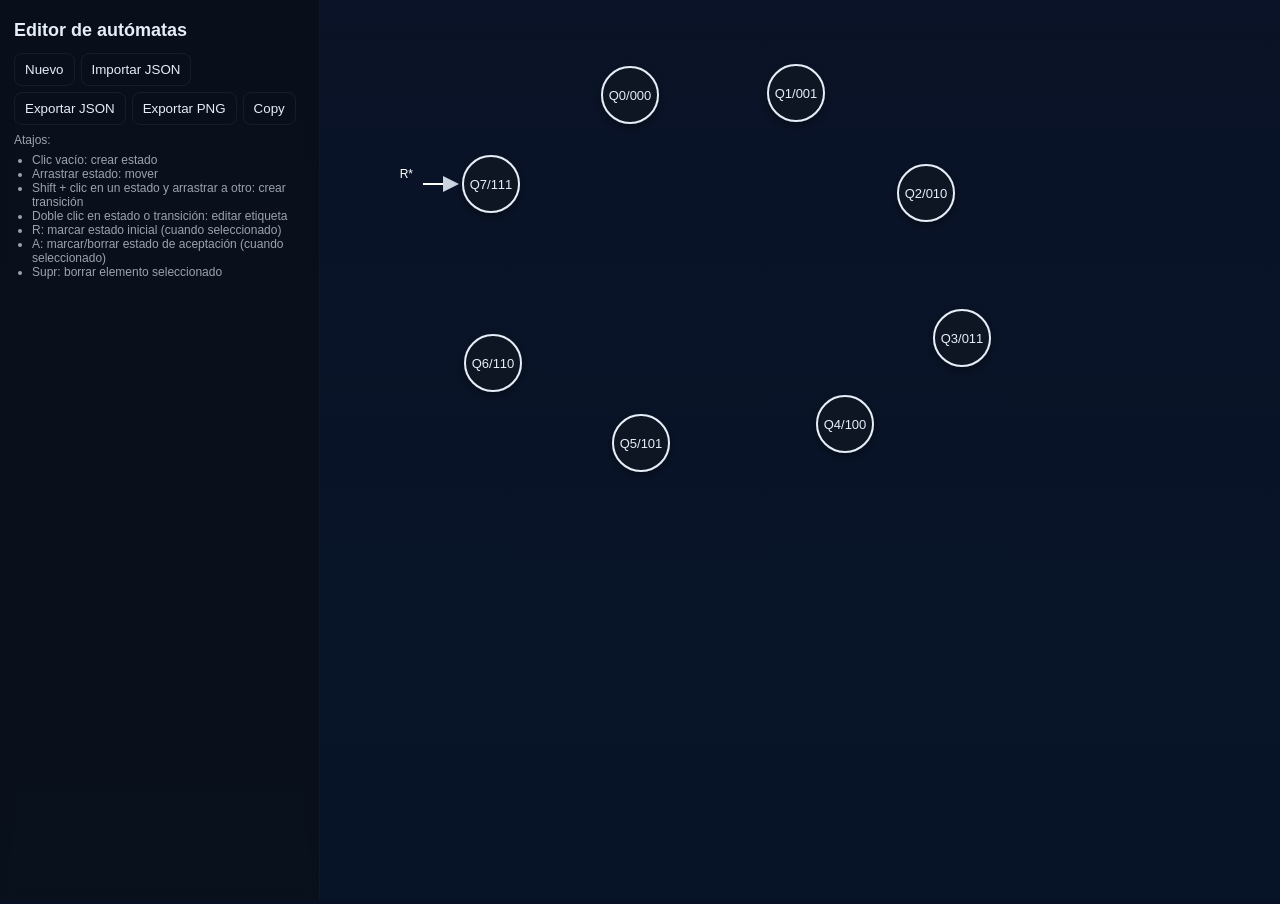
==== FSM-editor-P26.html @ a6dac068 "Add files via upload" ====
<!doctype html>
<html lang="es">
<head>
  <meta charset="utf-8" />
  <meta name="viewport" content="width=device-width,initial-scale=1" />
  <title>Editor de autómatas</title>
  <style>
    :root{--bg:#0f1720;--panel:#0b1220;--accent:#60a5fa;--muted:#9ca3af;--white:#e6eef8}
    html,body{height:100%;margin:0;font-family:Inter,Segoe UI,Roboto,Arial;background:linear-gradient(180deg,#071024 0%, #071428 100%);color:var(--white)}
    .app{display:flex;height:100vh}
    .sidebar{width:320px;background:rgba(10,16,24,0.7);backdrop-filter:blur(6px);padding:14px;box-sizing:border-box;border-right:1px solid rgba(255,255,255,0.03)}
    .canvas-wrap{flex:1;position:relative}
    h1{font-size:18px;margin:6px 0}
    p.small{color:var(--muted);font-size:13px;margin:6px 0 12px}
    button, .btn{background:transparent;border:1px solid rgba(255,255,255,0.06);color:var(--white);padding:8px 10px;border-radius:8px;cursor:pointer;margin:6px 6px 0 0}
    .toolbar{display:flex;flex-wrap:wrap}
    svg#canvas{width:100%;height:100%;background:linear-gradient(180deg, rgba(255,255,255,0.01), rgba(255,255,255,0.00));cursor:crosshair}
    .state{fill:#0b1220;stroke:var(--white);stroke-width:2}
    .state.accept{stroke-width:4}
    .label{font-size:13px;fill:var(--white);pointer-events:none}
    .transition-path{fill:none;stroke:var(--muted);stroke-width:2}
    .transition-label{font-size:14px;fill:var(--white);pointer-events:none}
    .controls-row{display:flex;gap:8px;align-items:center;margin-top:8px}
    .muted{color:var(--muted);font-size:13px}
    .input-sim{width:100%;padding:8px;border-radius:8px;border:1px solid rgba(255,255,255,0.04);background:transparent;color:var(--white)}
    footer{position:absolute;left:14px;bottom:14px;color:var(--muted);font-size:12px}
    .tip{font-size:12px;color:var(--muted);margin-top:8px}
  </style>
</head>
<body>
  <div class="app">
    <aside class="sidebar">
      <h1>Editor de autómatas</h1>
<!--
      <p class="small">Crea estados con clic, arrastra para moverlos y crea transiciones entre ellos. Simula cadenas y exporta/importa en JSON.</p>
-->

      <div class="toolbar">
        <button id="btnNew">Nuevo</button>
        <button id="btnImport">Importar JSON</button>
        <button id="btnExport">Exportar JSON</button>
        <button id="btnExportPNG">Exportar PNG</button>
        <button id="btnCopy">Copy</button>
      </div>

<!--
      <div class="controls-row">
        <label class="muted">Entrada para simular</label>
      </div>
      <div style="margin-top:6px">
        <input id="inputString" class="input-sim" placeholder="ej: 0101" />
        <div style="display:flex;gap:8px;margin-top:8px">
          <button id="btnSimStep">Paso</button>
          <button id="btnSimRun">Ejecutar</button>
          <button id="btnSimStop">Detener</button>
        </div>
      </div>
-->

      <div class="tip">
        Atajos:
        <ul style="margin:6px 0 0 18px;padding:0;color:var(--muted)">
          <li>Clic vacío: crear estado</li>
          <li>Arrastrar estado: mover</li>
          <li>Shift + clic en un estado y arrastrar a otro: crear transición</li>
          <li>Doble clic en estado o transición: editar etiqueta</li>
          <li>R: marcar estado inicial (cuando seleccionado)</li>
          <li>A: marcar/borrar estado de aceptación (cuando seleccionado)</li>
          <li>Supr: borrar elemento seleccionado</li>
        </ul>
      </div>

<!--
      <div style="margin-top:12px">
        <strong>Ayuda rápida</strong>
        <p class="muted">Soporta transiciones con etiquetas (usa coma para múltiples símbolos). El simulador resalta el camino (modo determinista: si hay ambigüedad, sigue la primera coincidencia).</p>
      </div>
-->

    </aside>

    <div class="canvas-wrap">
      <svg id="canvas" xmlns="http://www.w3.org/2000/svg" tabindex="0">
        <defs>
          <marker id="arrow" viewBox="0 0 10 10" refX="5" refY="5" markerWidth="8" markerHeight="8" orient="auto">
            <path d="M0,0 L10,5 L0,10 z" fill="#cbd5e1"></path>
          </marker>
          <filter id="shadow" x="-50%" y="-50%" width="200%" height="200%">
            <feDropShadow dx="0" dy="3" stdDeviation="4" flood-color="#000000" flood-opacity="0.4"/>
          </filter>
        </defs>
      </svg>
<!--
      <footer>Haga clic para añadir estados • Shift+arrastrar para transiciones</footer>
-->
    </div>
  </div>

  <input id="fileInput" type="file" accept="application/json" style="display:none" />

  <script>
	
	
document.getElementById("btnCopy").addEventListener("click", () => {

  // --- TT ---
  const TT = transitions
    .slice()
    .sort((a, b) => {
      if (a.from !== b.from) return a.from.localeCompare(b.from);
      if (a.label !== b.label) return a.label.localeCompare(b.label);
      return a.to.localeCompare(b.to);
    })
    .map(t => `${t.from}-${t.label}-${t.to}`)
    .join(";");

  // --- TS ---
  const TS = states
    .slice()
    .sort((a, b) => a.label.localeCompare(b.label))
    .map(s => `${s.label}-${(s.initial ? "1" : "0")}`)
    .join(";");

  // --- concatenados ---
  const result = TS + ";" + TT;

  navigator.clipboard.writeText(result)
    .then(() => alert("Copiado:\n" + result))
    .catch(() => alert("No se pudo copiar al portapapeles"));
});
	
	
	
/*document.getElementById("btnTT").addEventListener("click", () => {
  
  // sin ordenar
  /*const parts = transitions.map(t => `${t.from}-${t.label}-${t.to}`);
  const result = parts.join(";");*/
  
 /* // ordenando
  const parts = transitions
  .slice() // copiar para no alterar el original
  .sort((a, b) => {
    if (a.from !== b.from) return a.from.localeCompare(b.from);
    if (a.label !== b.label) return a.label.localeCompare(b.label);
    return a.to.localeCompare(b.to);
  })
  .map(t => `${t.from}-${t.label}-${t.to}`);

const result = parts.join(";");

  
  
  navigator.clipboard.writeText(result)
    .then(() => alert("TT copiado:\n" + result))
    .catch(err => alert("No se pudo copiar al portapapeles"));
});*/
  

/*document.getElementById("btnTS").addEventListener("click", () => {
  const parts = states
    .slice() // evitar modificar el array original
    .sort((a, b) => a.label.localeCompare(b.label)) // ordenar alfabéticamente
    .map(s => {
      const inicial = s.initial ? "1" : "0";
      return `${s.label}-${inicial}`;
    });

  const result = parts.join(";");
  
  navigator.clipboard.writeText(result)
    .then(() => alert("TS copiado:\n" + result))
    .catch(err => alert("No se pudo copiar al portapapeles"));
});*/



	  
	  
	  
  // --- Ajuste de punto final para flechas visibles ---
  function adjustEndPoint(x1, y1, x2, y2, radius = 28) {
    const dx = x2 - x1;
    const dy = y2 - y1;
    const len = Math.hypot(dx, dy);
    if (len < radius + 5) return { x: x2, y: y2 };
    const t = (len - radius) / len;
    return {
      x: x1 + dx * t,
      y: y1 + dy * t
    };
  }

  // Estructuras de datos
  let states = [];
  let transitions = [];
  let nextId = 0;

  const svg = document.getElementById('canvas');
  const NS = 'http://www.w3.org/2000/svg';

  function createState(x,y,label){
    const s = { id: 'Q'+(nextId++), x, y, label: label||('Q'+(nextId-1)), initial:false, accept:false };
    states.push(s);
    render();
    return s;
  }

  function createTransition(fromId, toId, label){
    transitions.push({ id: 't'+Math.random().toString(36).slice(2,9), from: fromId, to: toId, label: label||'' });
    render();
  }

  function clearSVG(){ while(svg.lastChild) svg.removeChild(svg.lastChild); }

  function render(){
    // clear but keep defs
    const defs = svg.querySelector('defs');
    clearSVG();
    if(defs) svg.appendChild(defs);

    // transitions below states
    transitions.forEach(t=>{
      const from = states.find(s=>s.id===t.from);
      const to = states.find(s=>s.id===t.to);
      if(!from || !to) return;
      drawTransition(from,to,t);
    });

    // states
    states.forEach(s=> drawState(s));
  }

  function drawState(s){
    const g = document.createElementNS(NS,'g');
    g.setAttribute('class','state-group');
    g.dataset.id = s.id;
    g.style.cursor='pointer';

    const circle = document.createElementNS(NS,'circle');
    circle.setAttribute('cx',s.x);
    circle.setAttribute('cy',s.y);
    circle.setAttribute('r',28);
    circle.setAttribute('class','state');
    if(s.accept) circle.classList.add('accept');
    circle.setAttribute('filter','url(#shadow)');

    const label = document.createElementNS(NS,'text');
    label.setAttribute('x',s.x);
    label.setAttribute('y',s.y+5);
    label.setAttribute('text-anchor','middle');
    label.setAttribute('class','label');
    label.textContent = s.label;

    if(s.initial){
      const inArrow = document.createElementNS(NS,'path');
      const ex = s.x - 68;
      inArrow.setAttribute('d',`M${ex},${s.y} L${s.x-40},${s.y}`);
      inArrow.setAttribute('stroke', 'white');
      inArrow.setAttribute('stroke-width','2');
      inArrow.setAttribute('fill','none');
      inArrow.setAttribute('marker-end', 'url(#arrow)');
      svg.appendChild(inArrow);
      
        // Etiqueta "R*"
	  const label = document.createElementNS(NS, 'text');
	  label.textContent = "R*";
	  label.setAttribute('x', ex - 10);     // más a la izquierda
	  label.setAttribute('y', s.y - 6);     // un poco por encima de la línea
	  label.setAttribute('fill', 'white'); 
	  label.setAttribute('font-size', '12');
	  label.setAttribute('text-anchor', 'end');
	  svg.appendChild(label);
    }

    g.appendChild(circle);
    g.appendChild(label);
    svg.appendChild(g);

    // events
    setupStateEvents(g,s);
  }

  function drawTransition(from,to,t){
    const siblings = transitions.filter(tt => tt.from===t.from && tt.to===t.to);
    const idx = siblings.findIndex(tt=>tt.id===t.id);
    const k = siblings.length;

    const dx = to.x - from.x;
    const dy = to.y - from.y;
    const dist = Math.hypot(dx,dy);

    let pathStr;
    if(from.id === to.id){
      const r = 40; //32;
      const ox = from.x + r;
      const oy = from.y - r;
      const f = 20 //40 + idx * 20; //20 + idx * 14;
      pathStr = `M ${from.x+r/2} ${from.y-r/4-10}
                 C ${ox+f} ${oy-f}, ${ox+f} ${oy+f}, ${from.x+r/2+18} ${from.y-r/4+10}`;
    } else {
// ¿Existe también la transición inversa?
const hasReverse = transitions.some(tt => tt.from === to.id && tt.to === from.id);

// Punto final ajustado al borde del círculo
const end = adjustEndPoint(from.x, from.y, to.x, to.y, /*28*/40);

if (!hasReverse) {
  // ✔️ SOLO hay A→B → Línea recta
  pathStr = `M ${from.x} ${from.y} L ${end.x} ${end.y}`;
} else {
  // ✔️ Hay A→B y B→A → curvas opuestas

  const mx = (from.x + to.x) / 2;
  const my = (from.y + to.y) / 2;
  let nx = -dy / dist;
  let ny = dx / dist;

  // Esta transición es la inversa?
  const isReverse = (t.from === to.id && t.to === from.id);

  // A→B curva "arriba", B→A curva "abajo"
  if (isReverse) {
    nx = -nx;
    ny = -ny;
  }

  const curveOffset = 40; // apertura de la curva
  const cx = mx + nx * curveOffset;
  const cy = my + ny * curveOffset;

  pathStr = `M ${from.x} ${from.y} Q ${cx} ${cy} ${end.x} ${end.y}`;
}

    }

    const path = document.createElementNS(NS,'path');
    path.setAttribute('d', pathStr);
    path.setAttribute('class','transition-path');
    path.setAttribute('marker-end','url(#arrow)');
    path.dataset.id = t.id;
    svg.appendChild(path);

    const text = document.createElementNS(NS,'text');
    text.setAttribute('class','transition-label');
    text.textContent = t.label;
    svg.appendChild(text);

   /* try{
      const len = path.getTotalLength();
      const p = path.getPointAtLength(len*0.55);
      text.setAttribute('x',p.x);
      text.setAttribute('y',p.y - 15);
      text.setAttribute('text-anchor','middle');
    } catch(e){
      text.setAttribute('x',(from.x+to.x)/2);
      text.setAttribute('y',(from.y+to.y)/2 - 6);
    }*/
    
    try {
		
		  // Detectar si es un loop (A → A)
      if (from.id === to.id) {
        // Colocar la etiqueta lejos del loop para que no toque la flecha
        text.setAttribute('x', from.x + 40);
        text.setAttribute('y', from.y - 45);
        text.setAttribute('text-anchor', 'middle');
      } else {
		
		
  const len = path.getTotalLength();
  const mid = len * 0.4 /*0.5*/;
  const p = path.getPointAtLength(mid);

  // vector tangente
  const p2 = path.getPointAtLength(mid + 1);
  const tx = p2.x - p.x;
  const ty = p2.y - p.y;

  // vector normal (perpendicular)
  const nx = -ty;
  const ny = tx;

  // normalizar
  const nlen = Math.hypot(nx, ny) || 1;
  const ux = nx / nlen;
  const uy = ny / nlen;

  // desplazar 12px — ajusta este número para más separación
  const labelOffset = 16;

  text.setAttribute('x', p.x + ux * labelOffset);
  text.setAttribute('y', p.y + uy * labelOffset);
  text.setAttribute('text-anchor', 'middle');
}} catch(e) {
  text.setAttribute('x', (from.x + to.x)/2);
  text.setAttribute('y', (from.y + to.y)/2 - 10);
}

    

    path.addEventListener('dblclick', ()=>{
      const newLabel = prompt('Etiqueta de la transición (separa múltiples símbolos con comas):', t.label);
      if(newLabel!==null){ t.label = newLabel; render(); }
    });

    path.addEventListener('click', (ev)=>{ ev.stopPropagation(); selectElement(t); });
  }

  // selection
  let selected = null; // can be state object or transition object
  function selectElement(obj){
    selected = obj;
    // visual feedback: outline the state circle or highlight path
    // clear previous
    document.querySelectorAll('.state').forEach(el=> el.setAttribute('stroke','#e6eef8'));
    document.querySelectorAll('.transition-path').forEach(el=> el.setAttribute('stroke','#9ca3af'));
    if(!obj) return;
    if(obj.from){
      // transition
      const p = svg.querySelector(`[data-id='${obj.id}']`);
      if(p) p.setAttribute('stroke','#60a5fa');
    } else {
      // state
      const g = [...svg.querySelectorAll('.state-group')].find(gg=>gg.dataset.id===obj.id);
      if(g){ const c = g.querySelector('circle'); if(c) c.setAttribute('stroke','#60a5fa'); }
    }
  }

  // state interactions: dragging, double click to rename, shift+drag to create transition
  let dragState = null; let dragOffset = {x:0,y:0};
  let transitionStart = null; let tempLine = null;

  function setupStateEvents(g,s){
    const circle = g.querySelector('circle');
    circle.addEventListener('mousedown', (ev)=>{
      ev.stopPropagation();
      if(ev.shiftKey){
        // start transition
        transitionStart = s;
        tempLine = document.createElementNS(NS,'path');
        tempLine.setAttribute('class','transition-path');
        tempLine.setAttribute('stroke-dasharray','6 4');
        svg.appendChild(tempLine);
      } else {
        dragState = s; dragOffset.x = ev.offsetX - s.x; dragOffset.y = ev.offsetY - s.y;
      }
      selectElement(s);
    });

    g.addEventListener('dblclick', ()=>{
      const newLabel = prompt('Nombre del estado:', s.label);
      if(newLabel!==null){ s.label = newLabel; render(); }
    });

    g.addEventListener('click', (ev)=>{ ev.stopPropagation(); selectElement(s); });
  }

  // canvas events
  svg.addEventListener('mousedown', (ev)=>{
    // create on empty click
    if(ev.target === svg){
      const rect = svg.getBoundingClientRect();
      const x = ev.clientX - rect.left;
      const y = ev.clientY - rect.top;
      createState(x,y);
    }
  });

  svg.addEventListener('mousemove', (ev)=>{
    const rect = svg.getBoundingClientRect();
    const x = ev.clientX - rect.left;
    const y = ev.clientY - rect.top;
    if(dragState){ dragState.x = x - dragOffset.x; dragState.y = y - dragOffset.y; render(); }
    if(transitionStart && tempLine){
      const from = transitionStart;
      const ctrlX = (from.x + x)/2;
      const ctrlY = (from.y + y)/2 - 40;
      const end = adjustEndPoint(from.x, from.y, x, y, 28);
      const pathStr = `M ${from.x} ${from.y} Q ${ctrlX} ${ctrlY} ${end.x} ${end.y}`;
      tempLine.setAttribute('d', pathStr);
    }
  });

  svg.addEventListener('mouseup', (ev)=>{
    if(dragState){ dragState = null; }
    if(transitionStart){
      // detect target state under mouse
      const rect = svg.getBoundingClientRect();
      const x = ev.clientX - rect.left;
      const y = ev.clientY - rect.top;
      const target = states.find(s=> Math.hypot(s.x - x, s.y - y) < 30 );
      if(target){
        const label = prompt('Etiqueta de la transición (separa por comas):','');
        if(label!==null) createTransition(transitionStart.id, target.id, label);
      }
      if(tempLine){ tempLine.remove(); tempLine = null; }
      transitionStart = null;
    }
  });

  // keyboard
  document.addEventListener('keydown', (ev)=>{
    if(ev.key === 'Delete' || ev.key === 'Backspace'){
      if(selected){
        if(selected.from){ transitions = transitions.filter(t=>t.id!==selected.id); }
        else{ states = states.filter(s=>s.id!==selected.id); transitions = transitions.filter(t=>t.from!==selected.id && t.to!==selected.id); }
        selected = null; render();
      }
    }
    if(!selected) return;
    if(ev.key.toLowerCase() === 'r'){
      // mark initial
      states.forEach(s=> s.initial = false);
      selected.initial = true;
      render();
    }
    if(ev.key.toLowerCase() === 'a'){
      selected.accept = !selected.accept;
      render();
    }
  });

  // selection on clicking path or state is handled in events; clear selection on background click
  svg.addEventListener('click', ()=>{ selectElement(null); });

  // basic import/export
  document.getElementById('btnNew').addEventListener('click', ()=>{ states=[]; transitions=[]; nextId=0; render(); });
  document.getElementById('btnExport').addEventListener('click', ()=>{
    const data = { states, transitions };
    const blob = new Blob([JSON.stringify(data,null,2)], {type:'application/json'});
    const url = URL.createObjectURL(blob);
    const a = document.createElement('a'); a.href = url; a.download = 'automata.json'; a.click(); URL.revokeObjectURL(url);
  });
  document.getElementById('btnImport').addEventListener('click', ()=>{ document.getElementById('fileInput').click(); });
  document.getElementById('fileInput').addEventListener('change', (ev)=>{
    const f = ev.target.files[0]; if(!f) return; const reader = new FileReader();
    reader.onload = e=>{ try{ const obj = JSON.parse(e.target.result); states = obj.states||[]; transitions = obj.transitions||[]; nextId = (states.length? Math.max(...states.map(s=> parseInt(s.id.replace(/^q/,'')) ))+1:1); render(); }catch(err){ alert('JSON inválido'); } }
    reader.readAsText(f);
  });

  // export svg
  /*document.getElementById('btnExportSVG').addEventListener('click', ()=>{
    const serializer = new XMLSerializer();
    const clone = svg.cloneNode(true);
    // remove tabindex to avoid issues
    if(clone.hasAttribute('tabindex')) clone.removeAttribute('tabindex');
    const str = serializer.serializeToString(clone);
    const blob = new Blob([str], {type:'image/svg+xml'});
    const url = URL.createObjectURL(blob);
    const a = document.createElement('a'); a.href = url; a.download = 'automata.svg'; a.click(); URL.revokeObjectURL(url);
  });*/
  
  
/*    document.getElementById('btnExportPNG').addEventListener('click', () => {
    const serializer = new XMLSerializer();
    const clone = svg.cloneNode(true);
    if (clone.hasAttribute('tabindex')) clone.removeAttribute('tabindex');
    const svgData = serializer.serializeToString(clone);
    const svgBlob = new Blob([svgData], { type: 'image/svg+xml' });
    const url = URL.createObjectURL(svgBlob);

    const img = new Image();
    img.onload = function () {
      const canvasEl = document.createElement('canvas');
      canvasEl.width = svg.clientWidth;
      canvasEl.height = svg.clientHeight;
      const ctx = canvasEl.getContext('2d');
      ctx.drawImage(img, 0, 0);
      URL.revokeObjectURL(url);

      canvasEl.toBlob(function (blob) {
        const pngUrl = URL.createObjectURL(blob);
        const a = document.createElement('a');
        a.href = pngUrl;
        a.download = 'automata.png';
        a.click();
        URL.revokeObjectURL(pngUrl);
      });
    };
    img.src = url;
  });*/

  
  
document.getElementById('btnExportPNG').addEventListener('click', ()=>{

/*  const css = `
    .state { fill:#0b1220; stroke:#e6eef8; stroke-width:2; }
    .state.accept { stroke-width:4; }
    .transition-path { fill:none; stroke:#9ca3af; stroke-width:2; }
    .transition-label { font-size:12px; fill:#e6eef8; }
    text.label { font-size:13px; fill:#e6eef8; }
  `;*/
  
const css = `
  .state { fill:#0b1220; stroke:white; stroke-width:2; }
  .state.accept { stroke-width:4; }
  .transition-path { fill:none; stroke:black; stroke-width:2; }
  .transition-label { font-size:12px; fill:black; pointer-events:none; }
  text.label { font-size:13px; fill:#e6eef8; pointer-events:none; }
`;


  const serializer = new XMLSerializer();
  const clone = svg.cloneNode(true);

  // INSERTAR CSS DENTRO DEL SVG CLONADO
  const style = document.createElementNS("http://www.w3.org/2000/svg","style");
  style.textContent = css;
  clone.insertBefore(style, clone.firstChild);

  // limpiar tabindex
  if(clone.hasAttribute('tabindex')) clone.removeAttribute('tabindex');
  
    // 🔥 TRUCO: forzar flechas negras
    const arrow = clone.querySelector('#arrow path');
    if (arrow) arrow.setAttribute('fill', 'black');  

  const svgData = serializer.serializeToString(clone);
  const svgBlob = new Blob([svgData], {type:'image/svg+xml'});
  const url = URL.createObjectURL(svgBlob);

  const img = new Image();
  img.onload = function(){
    const canvasEl = document.createElement('canvas');
    canvasEl.width = svg.clientWidth;
    canvasEl.height = svg.clientHeight;
    const ctx = canvasEl.getContext('2d');
    ctx.drawImage(img,0,0);
    URL.revokeObjectURL(url);

    canvasEl.toBlob(function(blob){
      const pngUrl = URL.createObjectURL(blob);
      const a=document.createElement('a');
      a.href=pngUrl;
      a.download='automata.png';
      a.click();
      URL.revokeObjectURL(pngUrl);
    });
  };

  img.src = url;
});
  
  
  
  
 

  // Simulation (deterministic simple)
  let simRunning = false; let simIndex = 0; let simPath = [];
  function resetSimulation(){ simRunning=false; simIndex=0; simPath=[]; // clear highlights
    document.querySelectorAll('.transition-path').forEach(p=> p.setAttribute('stroke','#9ca3af'));
    document.querySelectorAll('circle').forEach(c=> c.setAttribute('stroke','#e6eef8'));
  }

  //document.getElementById('btnSimStop').addEventListener('click', ()=>{ resetSimulation(); });
  //document.getElementById('btnSimRun').addEventListener('click', ()=>{ runSimulation(true); });
  //document.getElementById('btnSimStep').addEventListener('click', ()=>{ runSimulation(false); });

  function runSimulation(loop){
    const input = document.getElementById('inputString').value;
    if(!input){ alert('Introduce una cadena'); return; }
    resetSimulation();
    const start = states.find(s=>s.initial) || states[0];
    if(!start){ alert('No hay estados'); return; }
    let current = start;
    simPath.push(current.id);
    const symbols = input.split('');
    function stepOnce(i){
      // highlight current state
      render();
      const g = [...svg.querySelectorAll('.state-group')].find(gg=>gg.dataset.id===current.id);
      if(g) g.querySelector('circle').setAttribute('stroke','#34d399');
      if(i>=symbols.length){
        // finished
        setTimeout(()=>{
          if(current.accept) alert('Cadena ACEPTADA'); else alert('Cadena RECHAZADA');
          resetSimulation();
        },300);
        return;
      }
      const sym = symbols[i];
      // find transition with label that contains sym
      const outgoing = transitions.filter(t=> t.from===current.id);
      let chosen = null;
      for(const t of outgoing){
        const labels = t.label.split(',').map(x=>x.trim()).filter(x=>x.length>0);
        if(labels.includes(sym)){ chosen = t; break; }
      }
      if(!chosen){ alert('No hay transición para símbolo "'+sym+'" — cadena RECHAZADA'); resetSimulation(); return; }
      // highlight transition
      const p = svg.querySelector(`[data-id='${chosen.id}']`);
      if(p) p.setAttribute('stroke','#34d399');
      current = states.find(s=>s.id===chosen.to);
      setTimeout(()=>{ stepOnce(i+1); }, loop? 500: 10);
    }
    stepOnce(0);
  }

  // initial sample
  createState(310,95,'Q0/000'); 
  createState(476,93,'Q1/001');
  createState(606,193,'Q2/010');
  createState(642,338,'Q3/011');
  createState(525,424,'Q4/100');
  createState(321,443,'Q5/101');
  createState(173,363,'Q6/110');
  createState(171,184,'Q7/111');
  states[7].initial = true; /*states[2].accept = true;*/
  /*createTransition(states[0].id, states[1].id, '0');
  createTransition(states[1].id, states[2].id, '1');
  createTransition(states[2].id, states[2].id, 'X');*/
  render();

  </script>
</body>
</html>
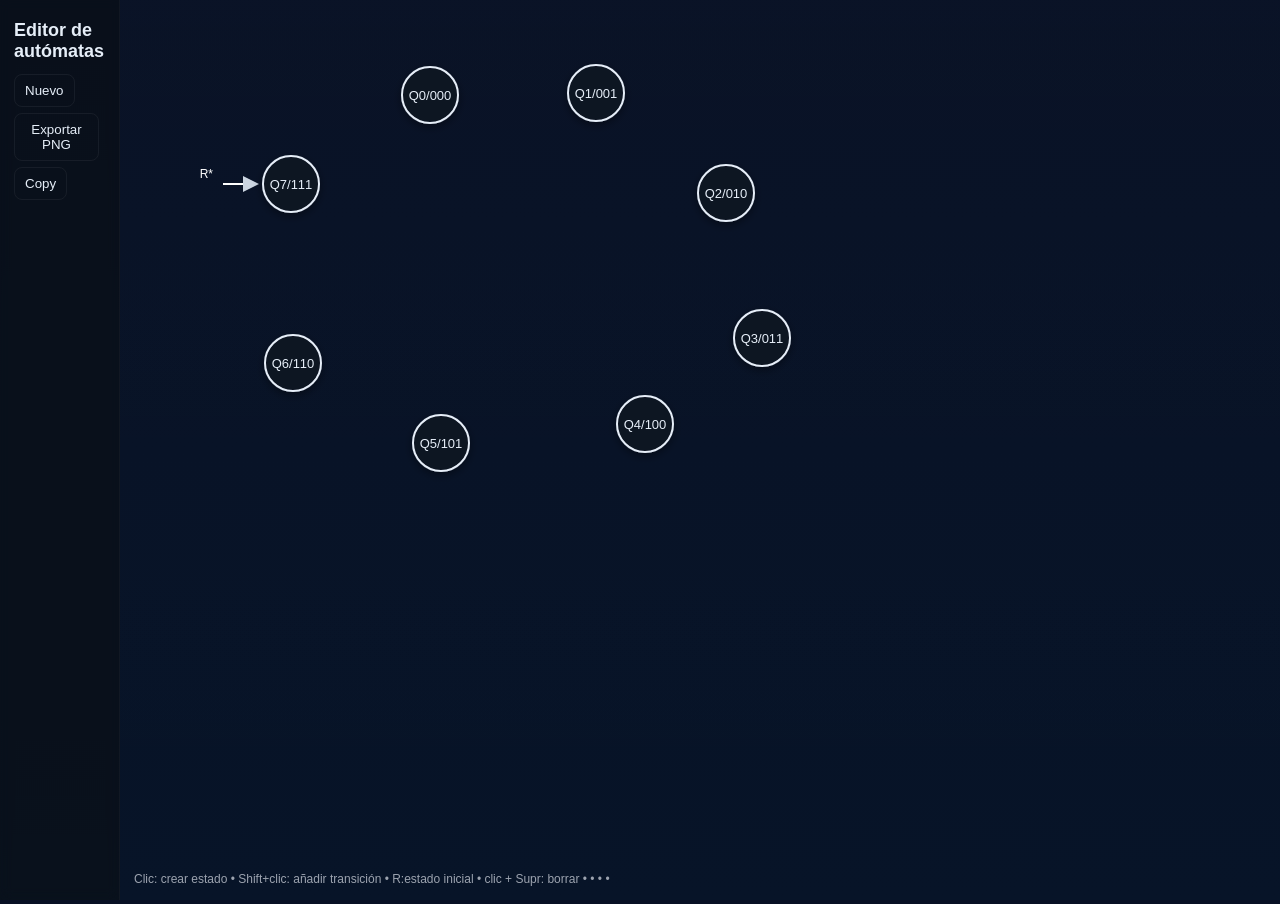
==== commit 7a220f01: "Add files via upload" ====
--- a/FSM-editor-P26.html
+++ b/FSM-editor-P26.html
@@ -8,7 +8,7 @@
     :root{--bg:#0f1720;--panel:#0b1220;--accent:#60a5fa;--muted:#9ca3af;--white:#e6eef8}
     html,body{height:100%;margin:0;font-family:Inter,Segoe UI,Roboto,Arial;background:linear-gradient(180deg,#071024 0%, #071428 100%);color:var(--white)}
     .app{display:flex;height:100vh}
-    .sidebar{width:320px;background:rgba(10,16,24,0.7);backdrop-filter:blur(6px);padding:14px;box-sizing:border-box;border-right:1px solid rgba(255,255,255,0.03)}
+    .sidebar{width:120px;background:rgba(10,16,24,0.7);backdrop-filter:blur(6px);padding:14px;box-sizing:border-box;border-right:1px solid rgba(255,255,255,0.03)}
     .canvas-wrap{flex:1;position:relative}
     h1{font-size:18px;margin:6px 0}
     p.small{color:var(--muted);font-size:13px;margin:6px 0 12px}
@@ -37,8 +37,12 @@
 
       <div class="toolbar">
         <button id="btnNew">Nuevo</button>
+<!--
         <button id="btnImport">Importar JSON</button>
+-->
+<!--
         <button id="btnExport">Exportar JSON</button>
+-->
         <button id="btnExportPNG">Exportar PNG</button>
         <button id="btnCopy">Copy</button>
       </div>
@@ -57,6 +61,7 @@
       </div>
 -->
 
+<!--
       <div class="tip">
         Atajos:
         <ul style="margin:6px 0 0 18px;padding:0;color:var(--muted)">
@@ -69,6 +74,7 @@
           <li>Supr: borrar elemento seleccionado</li>
         </ul>
       </div>
+-->
 
 <!--
       <div style="margin-top:12px">
@@ -90,9 +96,9 @@
           </filter>
         </defs>
       </svg>
-<!--
-      <footer>Haga clic para añadir estados • Shift+arrastrar para transiciones</footer>
--->
+
+      <footer>Clic: crear estado • Shift+clic: añadir transición • R:estado inicial • clic + Supr: borrar •  •  •  • </footer>
+
     </div>
   </div>
 
@@ -526,13 +532,13 @@
 
   // basic import/export
   document.getElementById('btnNew').addEventListener('click', ()=>{ states=[]; transitions=[]; nextId=0; render(); });
-  document.getElementById('btnExport').addEventListener('click', ()=>{
-    const data = { states, transitions };
-    const blob = new Blob([JSON.stringify(data,null,2)], {type:'application/json'});
-    const url = URL.createObjectURL(blob);
-    const a = document.createElement('a'); a.href = url; a.download = 'automata.json'; a.click(); URL.revokeObjectURL(url);
-  });
-  document.getElementById('btnImport').addEventListener('click', ()=>{ document.getElementById('fileInput').click(); });
+  //document.getElementById('btnExport').addEventListener('click', ()=>{
+    //const data = { states, transitions };
+    //const blob = new Blob([JSON.stringify(data,null,2)], {type:'application/json'});
+    //const url = URL.createObjectURL(blob);
+    //const a = document.createElement('a'); a.href = url; a.download = 'automata.json'; a.click(); URL.revokeObjectURL(url);
+  //});
+  //document.getElementById('btnImport').addEventListener('click', ()=>{ document.getElementById('fileInput').click(); });
   document.getElementById('fileInput').addEventListener('change', (ev)=>{
     const f = ev.target.files[0]; if(!f) return; const reader = new FileReader();
     reader.onload = e=>{ try{ const obj = JSON.parse(e.target.result); states = obj.states||[]; transitions = obj.transitions||[]; nextId = (states.length? Math.max(...states.map(s=> parseInt(s.id.replace(/^q/,'')) ))+1:1); render(); }catch(err){ alert('JSON inválido'); } }
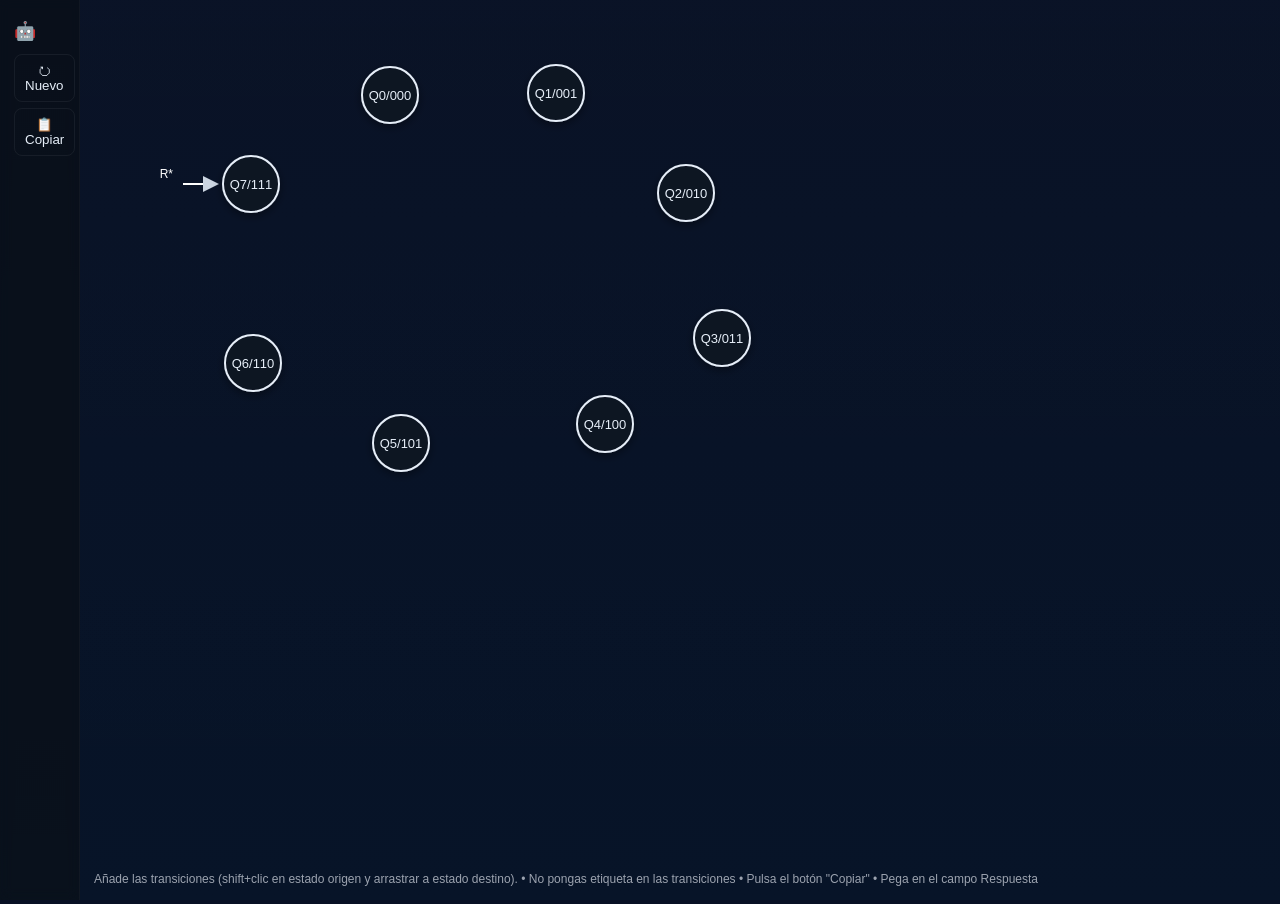
==== commit 228eef83: "Add files via upload" ====
--- a/FSM-editor-P26.html
+++ b/FSM-editor-P26.html
@@ -3,12 +3,12 @@
 <head>
   <meta charset="utf-8" />
   <meta name="viewport" content="width=device-width,initial-scale=1" />
-  <title>Editor de autómatas</title>
+  <title>🤖 Editor de autómatas</title>
   <style>
     :root{--bg:#0f1720;--panel:#0b1220;--accent:#60a5fa;--muted:#9ca3af;--white:#e6eef8}
     html,body{height:100%;margin:0;font-family:Inter,Segoe UI,Roboto,Arial;background:linear-gradient(180deg,#071024 0%, #071428 100%);color:var(--white)}
     .app{display:flex;height:100vh}
-    .sidebar{width:120px;background:rgba(10,16,24,0.7);backdrop-filter:blur(6px);padding:14px;box-sizing:border-box;border-right:1px solid rgba(255,255,255,0.03)}
+    .sidebar{width:80px;background:rgba(10,16,24,0.7);backdrop-filter:blur(6px);padding:14px;box-sizing:border-box;border-right:1px solid rgba(255,255,255,0.03)}
     .canvas-wrap{flex:1;position:relative}
     h1{font-size:18px;margin:6px 0}
     p.small{color:var(--muted);font-size:13px;margin:6px 0 12px}
@@ -30,21 +30,23 @@
 <body>
   <div class="app">
     <aside class="sidebar">
-      <h1>Editor de autómatas</h1>
+      <h1>🤖</h1>
 <!--
       <p class="small">Crea estados con clic, arrastra para moverlos y crea transiciones entre ellos. Simula cadenas y exporta/importa en JSON.</p>
 -->
 
       <div class="toolbar">
-        <button id="btnNew">Nuevo</button>
+        <button id="btnNew">⭮ Nuevo</button>
 <!--
         <button id="btnImport">Importar JSON</button>
 -->
 <!--
         <button id="btnExport">Exportar JSON</button>
 -->
+<!--
         <button id="btnExportPNG">Exportar PNG</button>
-        <button id="btnCopy">Copy</button>
+-->
+        <button id="btnCopy">📋 Copiar</button>
       </div>
 
 <!--
@@ -97,7 +99,7 @@
         </defs>
       </svg>
 
-      <footer>Clic: crear estado • Shift+clic: añadir transición • R:estado inicial • clic + Supr: borrar •  •  •  • </footer>
+      <footer>Añade las transiciones (shift+clic en estado origen y arrastrar a estado destino). • No pongas etiqueta en las transiciones • Pulsa el botón "Copiar" • Pega en el campo Respuesta</footer>
 
     </div>
   </div>
@@ -131,7 +133,7 @@
   const result = TS + ";" + TT;
 
   navigator.clipboard.writeText(result)
-    .then(() => alert("Copiado:\n" + result))
+    .then(() => alert("Copiado\nPégalo ahora en el campo 'Respuesta' de Moodle" /*+ result*/))
     .catch(() => alert("No se pudo copiar al portapapeles"));
 });
 	
@@ -531,7 +533,7 @@
   svg.addEventListener('click', ()=>{ selectElement(null); });
 
   // basic import/export
-  document.getElementById('btnNew').addEventListener('click', ()=>{ states=[]; transitions=[]; nextId=0; render(); });
+  document.getElementById('btnNew').addEventListener('click', ()=>{ states=[]; transitions=[]; nextId=0; initial_sample(); /*render();*/ });
   //document.getElementById('btnExport').addEventListener('click', ()=>{
     //const data = { states, transitions };
     //const blob = new Blob([JSON.stringify(data,null,2)], {type:'application/json'});
@@ -589,65 +591,65 @@
 
   
   
-document.getElementById('btnExportPNG').addEventListener('click', ()=>{
-
-/*  const css = `
-    .state { fill:#0b1220; stroke:#e6eef8; stroke-width:2; }
-    .state.accept { stroke-width:4; }
-    .transition-path { fill:none; stroke:#9ca3af; stroke-width:2; }
-    .transition-label { font-size:12px; fill:#e6eef8; }
-    text.label { font-size:13px; fill:#e6eef8; }
-  `;*/
-  
-const css = `
-  .state { fill:#0b1220; stroke:white; stroke-width:2; }
-  .state.accept { stroke-width:4; }
-  .transition-path { fill:none; stroke:black; stroke-width:2; }
-  .transition-label { font-size:12px; fill:black; pointer-events:none; }
-  text.label { font-size:13px; fill:#e6eef8; pointer-events:none; }
-`;
-
-
-  const serializer = new XMLSerializer();
-  const clone = svg.cloneNode(true);
-
-  // INSERTAR CSS DENTRO DEL SVG CLONADO
-  const style = document.createElementNS("http://www.w3.org/2000/svg","style");
-  style.textContent = css;
-  clone.insertBefore(style, clone.firstChild);
-
-  // limpiar tabindex
-  if(clone.hasAttribute('tabindex')) clone.removeAttribute('tabindex');
-  
-    // 🔥 TRUCO: forzar flechas negras
-    const arrow = clone.querySelector('#arrow path');
-    if (arrow) arrow.setAttribute('fill', 'black');  
-
-  const svgData = serializer.serializeToString(clone);
-  const svgBlob = new Blob([svgData], {type:'image/svg+xml'});
-  const url = URL.createObjectURL(svgBlob);
-
-  const img = new Image();
-  img.onload = function(){
-    const canvasEl = document.createElement('canvas');
-    canvasEl.width = svg.clientWidth;
-    canvasEl.height = svg.clientHeight;
-    const ctx = canvasEl.getContext('2d');
-    ctx.drawImage(img,0,0);
-    URL.revokeObjectURL(url);
-
-    canvasEl.toBlob(function(blob){
-      const pngUrl = URL.createObjectURL(blob);
-      const a=document.createElement('a');
-      a.href=pngUrl;
-      a.download='automata.png';
-      a.click();
-      URL.revokeObjectURL(pngUrl);
-    });
-  };
-
-  img.src = url;
-});
+//document.getElementById('btnExportPNG').addEventListener('click', ()=>{
+
+///*  const css = `
+    //.state { fill:#0b1220; stroke:#e6eef8; stroke-width:2; }
+    //.state.accept { stroke-width:4; }
+    //.transition-path { fill:none; stroke:#9ca3af; stroke-width:2; }
+    //.transition-label { font-size:12px; fill:#e6eef8; }
+    //text.label { font-size:13px; fill:#e6eef8; }
+  //`;*/
+  
+//const css = `
+  //.state { fill:#0b1220; stroke:white; stroke-width:2; }
+  //.state.accept { stroke-width:4; }
+  //.transition-path { fill:none; stroke:black; stroke-width:2; }
+  //.transition-label { font-size:12px; fill:black; pointer-events:none; }
+  //text.label { font-size:13px; fill:#e6eef8; pointer-events:none; }
+//`;
+
+
+  //const serializer = new XMLSerializer();
+  //const clone = svg.cloneNode(true);
+
+  //// INSERTAR CSS DENTRO DEL SVG CLONADO
+  //const style = document.createElementNS("http://www.w3.org/2000/svg","style");
+  //style.textContent = css;
+  //clone.insertBefore(style, clone.firstChild);
+
+  //// limpiar tabindex
+  //if(clone.hasAttribute('tabindex')) clone.removeAttribute('tabindex');
+  
+    //// 🔥 TRUCO: forzar flechas negras
+    //const arrow = clone.querySelector('#arrow path');
+    //if (arrow) arrow.setAttribute('fill', 'black');  
+
+  //const svgData = serializer.serializeToString(clone);
+  //const svgBlob = new Blob([svgData], {type:'image/svg+xml'});
+  //const url = URL.createObjectURL(svgBlob);
+
+  //const img = new Image();
+  //img.onload = function(){
+    //const canvasEl = document.createElement('canvas');
+    //canvasEl.width = svg.clientWidth;
+    //canvasEl.height = svg.clientHeight;
+    //const ctx = canvasEl.getContext('2d');
+    //ctx.drawImage(img,0,0);
+    //URL.revokeObjectURL(url);
+
+    //canvasEl.toBlob(function(blob){
+      //const pngUrl = URL.createObjectURL(blob);
+      //const a=document.createElement('a');
+      //a.href=pngUrl;
+      //a.download='automata.png';
+      //a.click();
+      //URL.revokeObjectURL(pngUrl);
+    //});
+  //};
+
+  //img.src = url;
+//});
   
   
   
@@ -705,6 +707,8 @@
     stepOnce(0);
   }
 
+
+function initial_sample(){
   // initial sample
   createState(310,95,'Q0/000'); 
   createState(476,93,'Q1/001');
@@ -714,11 +718,15 @@
   createState(321,443,'Q5/101');
   createState(173,363,'Q6/110');
   createState(171,184,'Q7/111');
-  states[7].initial = true; /*states[2].accept = true;*/
-  /*createTransition(states[0].id, states[1].id, '0');
+  states[7].initial = true;
+  /*states[2].accept = true;
+  createTransition(states[0].id, states[1].id, '0');
   createTransition(states[1].id, states[2].id, '1');
   createTransition(states[2].id, states[2].id, 'X');*/
   render();
+}
+  
+  initial_sample();
 
   </script>
 </body>
